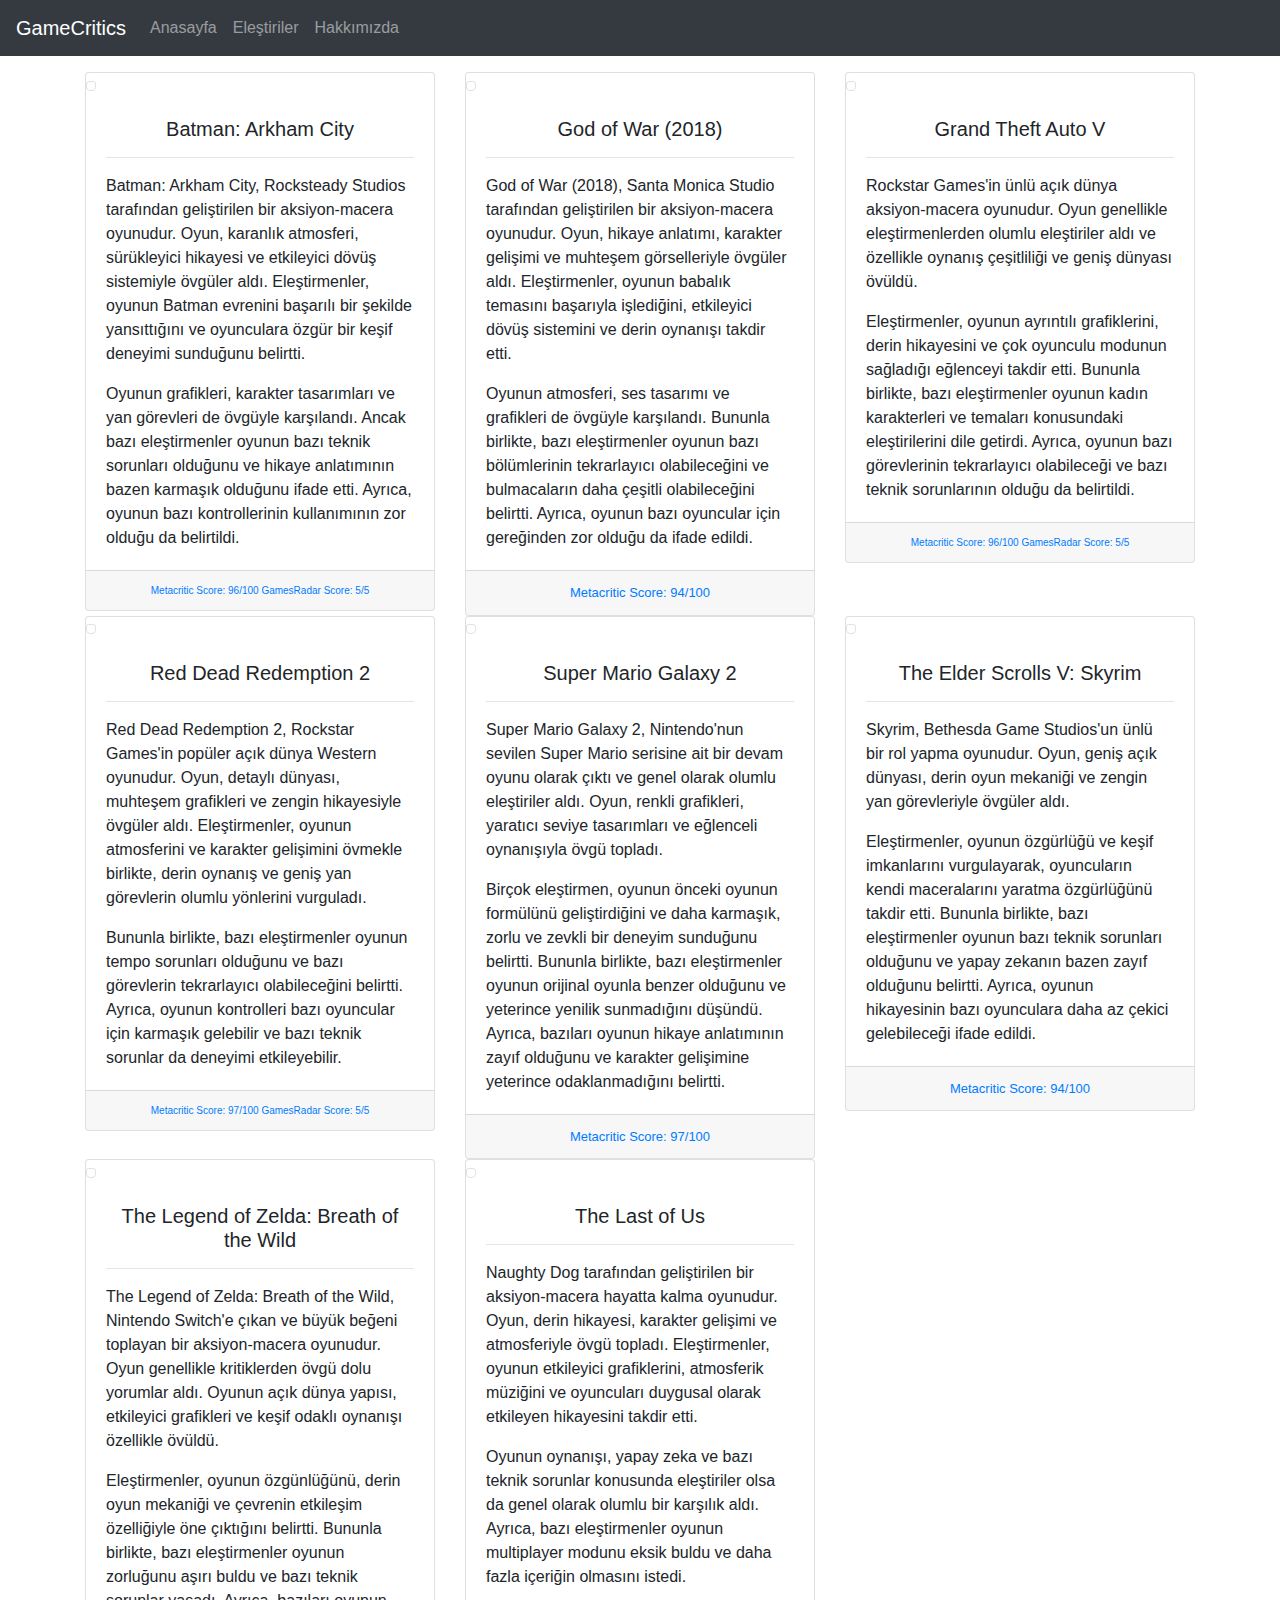
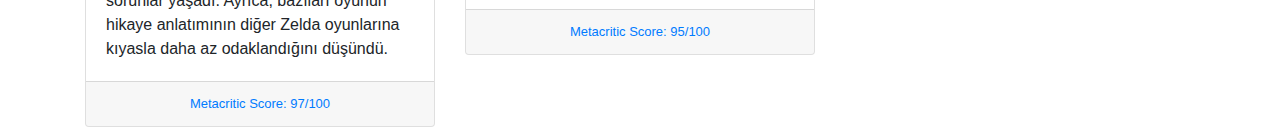
==== critics.html @ d2b2dc9d "critics.html dosyası düzenlendi" ====
<!doctype html>
<html lang="tr">
  <head>
    <!-- Required meta tags -->
    <meta charset="utf-8">
    <meta name="viewport" content="width=device-width, initial-scale=1, shrink-to-fit=no">

    <!-- Bootstrap CSS -->
    <link rel="stylesheet" href="https://cdn.jsdelivr.net/npm/bootstrap@4.3.1/dist/css/bootstrap.min.css" integrity="sha384-ggOyR0iXCbMQv3Xipma34MD+dH/1fQ784/j6cY/iJTQUOhcWr7x9JvoRxT2MZw1T" crossorigin="anonymous">
    <link rel="stylesheet" href="/css/style.css">

    <title>Oyunlar</title>

  </head>
  <body>
    <nav class="navbar navbar-expand navbar-dark bg-dark fixed-top">
        <div class="container-fluid">
            <a class="navbar-brand" href="index.html">GameCritics</a>
            <div class="collapse navbar-collapse">    
                <ul class="navbar-nav">
                    <li class="nav-item">
                        <a class="nav-link"href="index.html">Anasayfa</a>
                    </li>
                    <li class="nav-item">
                        <a class="nav-link" href="critics.html">Eleştiriler</a>
                    </li>
                    <li class="nav-item">
                        <a class="nav-link" href="about-us.html">Hakkımızda</a>
                    </li>
                </ul>
            </div>
        </div>
    </nav>

    <br>

    <main class="container mt-5">
        <div class="row">
            <div class="col-sm-4">
                <div class="card">
                    <div class="card-img-container">
                        <img class="card-img-top img-thumbnail" src="/assets/Batman_Arkham_City_Game_Cover.jpg" alt="" style="width: fit-content;">
                    </div>
                    <div class="card-body">
                        <h5 class="card-title text-center">Batman: Arkham City </h5>
                        <hr>
                        <p class="card-text">Batman: Arkham City, Rocksteady Studios tarafından geliştirilen bir aksiyon-macera oyunudur. Oyun, karanlık atmosferi, sürükleyici hikayesi ve etkileyici dövüş sistemiyle övgüler aldı. Eleştirmenler, oyunun Batman evrenini başarılı bir şekilde yansıttığını ve oyunculara özgür bir keşif deneyimi sunduğunu belirtti.<p>
                        <p class="card-text">Oyunun grafikleri, karakter tasarımları ve yan görevleri de övgüyle karşılandı. Ancak bazı eleştirmenler oyunun bazı teknik sorunları olduğunu ve hikaye anlatımının bazen karmaşık olduğunu ifade etti. Ayrıca, oyunun bazı kontrollerinin kullanımının zor olduğu da belirtildi.</p>
                    </div>
                    <div class="card-footer text-center" style="font-size:x-small">
                        <span>
                            <a href="https://www.metacritic.com/game/playstation-3/batman-arkham-city" target="_blank">Metacritic Score: 96/100</a>
                            <a href="https://www.gamesradar.com/batman-arkham-city-review/" target="_blank">GamesRadar Score: 5/5</a>
                        </span>
                    </div>
                </div>
            </div>
            <div class="col-sm-4">
                <div class="card">
                    <div class="card-img-container">
                        <img class="card-img-top img-thumbnail" src="/assets/God_of_War_4_cover.jpg" alt="" style="width: fit-content;">
                    </div>
                    <div class="card-body">
                        <h5 class="card-title text-center">God of War (2018)</h5>
                        <hr>
                      <p class="card-text">God of War (2018), Santa Monica Studio tarafından geliştirilen bir aksiyon-macera oyunudur. Oyun, hikaye anlatımı, karakter gelişimi ve muhteşem görselleriyle övgüler aldı. Eleştirmenler, oyunun babalık temasını başarıyla işlediğini, etkileyici dövüş sistemini ve derin oynanışı takdir etti.</p>
                      <p class="card-text"> Oyunun atmosferi, ses tasarımı ve grafikleri de övgüyle karşılandı. Bununla birlikte, bazı eleştirmenler oyunun bazı bölümlerinin tekrarlayıcı olabileceğini ve bulmacaların daha çeşitli olabileceğini belirtti. Ayrıca, oyunun bazı oyuncular için gereğinden zor olduğu da ifade edildi.</p>
                    </div>
                    <div class="card-footer text-center" style="font-size:small">
                        <span>
                            <a href="https://www.metacritic.com/game/playstation-4/god-of-war" target="_blank">Metacritic Score: 94/100</a>
                        </span>
                    </div>
                </div>
            </div>
            <div class="col-sm-4">
                <div class="card">
                    <div class="card-img-container">
                        <img class="card-img-top img-thumbnail" src="/assets/Grand_Theft_Auto_V.png" alt="" style="width: fit-content;">
                    </div>
                    <div class="card-body">
                        <h5 class="card-title text-center">Grand Theft Auto V</h5>
                        <hr>
                        <p class="card-text">Rockstar Games'in ünlü açık dünya aksiyon-macera oyunudur. Oyun genellikle eleştirmenlerden olumlu eleştiriler aldı ve özellikle oynanış çeşitliliği ve geniş dünyası övüldü. </p>
                        <p class="card-text">Eleştirmenler, oyunun ayrıntılı grafiklerini, derin hikayesini ve çok oyunculu modunun sağladığı eğlenceyi takdir etti. Bununla birlikte, bazı eleştirmenler oyunun kadın karakterleri ve temaları konusundaki eleştirilerini dile getirdi. Ayrıca, oyunun bazı görevlerinin tekrarlayıcı olabileceği ve bazı teknik sorunlarının olduğu da belirtildi.</p>
                    </div>
                    <div class="card-footer text-center" style="font-size:x-small">
                        <span>
                            <a href="https://www.metacritic.com/game/playstation-4/grand-theft-auto-v" target="_blank">Metacritic Score: 96/100</a>
                            <a href="https://www.gamesradar.com/grand-theft-auto-v-review/" target="_blank">GamesRadar Score: 5/5</a>
                        </span>
                    </div>
                </div>
            </div>
            <div class="col-sm-4">
                <div class="card">
                    <div class="card-img-container">
                        <img class="card-img-top img-thumbnail" src="/assets/Red_Dead_Redemption_II.jpg" alt="" style="width: fit-content;">
                    </div>
                    <div class="card-body">
                        <h5 class="card-title text-center">Red Dead Redemption 2</h5>
                        <hr>
                        <p class="card-text">Red Dead Redemption 2, Rockstar Games'in popüler açık dünya Western oyunudur. Oyun, detaylı dünyası, muhteşem grafikleri ve zengin hikayesiyle övgüler aldı. Eleştirmenler, oyunun atmosferini ve karakter gelişimini övmekle birlikte, derin oynanış ve geniş yan görevlerin olumlu yönlerini vurguladı.</p>
                        <p class="card-text">Bununla birlikte, bazı eleştirmenler oyunun tempo sorunları olduğunu ve bazı görevlerin tekrarlayıcı olabileceğini belirtti. Ayrıca, oyunun kontrolleri bazı oyuncular için karmaşık gelebilir ve bazı teknik sorunlar da deneyimi etkileyebilir.</p>
                    </div>
                    <div class="card-footer text-center" style="font-size:x-small">
                        <span>
                            <a href="https://www.metacritic.com/game/playstation-4/red-dead-redemption-2" target="_blank">Metacritic Score: 97/100</a>
                            <a href="https://www.gamesradar.com/red-dead-redemption-2-review/" target="_blank">GamesRadar Score: 5/5</a>
                        </span>
                    </div>
                </div>
            </div>
            <div class="col-sm-4">
                <div class="card">
                    <div class="card-img-container">
                        <img class="card-img-top img-thumbnail" src="/assets/Super_Mario_Galaxy_2_Box_Art.jpg" alt="" style="width: fit-content;">
                    </div>
                    <div class="card-body">
                        <h5 class="card-title text-center">Super Mario Galaxy 2</h5>
                        <hr>
                        <p class="card-text">Super Mario Galaxy 2, Nintendo'nun sevilen Super Mario serisine ait bir devam oyunu olarak çıktı ve genel olarak olumlu eleştiriler aldı. Oyun, renkli grafikleri, yaratıcı seviye tasarımları ve eğlenceli oynanışıyla övgü topladı. </p>
                        <p class="card-text">Birçok eleştirmen, oyunun önceki oyunun formülünü geliştirdiğini ve daha karmaşık, zorlu ve zevkli bir deneyim sunduğunu belirtti. Bununla birlikte, bazı eleştirmenler oyunun orijinal oyunla benzer olduğunu ve yeterince yenilik sunmadığını düşündü. Ayrıca, bazıları oyunun hikaye anlatımının zayıf olduğunu ve karakter gelişimine yeterince odaklanmadığını belirtti.</p>
                    </div>
                    <div class="card-footer text-center" style="font-size:small">
                        <span>
                            <a href="https://www.metacritic.com/game/wii/super-mario-galaxy-2" target="_blank">Metacritic Score: 97/100</a>
                        </span>
                    </div>
                </div>
            </div>
            <div class="col-sm-4">
                <div class="card">
                    <div class="card-img-container">
                        <img class="card-img-top img-thumbnail" src="/assets/The_Elder_Scrolls_V_Skyrim_cover.png" alt="" style="width: fit-content;">
                    </div>
                    <div class="card-body">
                        <h5 class="card-title text-center">The Elder Scrolls V: Skyrim</h5>
                        <hr>
                        <p class="card-text">Skyrim, Bethesda Game Studios'un ünlü bir rol yapma oyunudur. Oyun, geniş açık dünyası, derin oyun mekaniği ve zengin yan görevleriyle övgüler aldı.</p>
                        <p class="card-text">Eleştirmenler, oyunun özgürlüğü ve keşif imkanlarını vurgulayarak, oyuncuların kendi maceralarını yaratma özgürlüğünü takdir etti. Bununla birlikte, bazı eleştirmenler oyunun bazı teknik sorunları olduğunu ve yapay zekanın bazen zayıf olduğunu belirtti. Ayrıca, oyunun hikayesinin bazı oyunculara daha az çekici gelebileceği ifade edildi.</p>
                    </div>
                    <div class="card-footer text-center" style="font-size:small">
                        <span>
                            <a href="https://www.metacritic.com/game/pc/the-elder-scrolls-v-skyrim" target="_blank">Metacritic Score: 94/100</a>
                        </span>
                    </div>
                </div>
            </div>
            <div class="col-sm-4">
                <div class="card">
                    <div class="card-img-container">
                        <img class="card-img-top img-thumbnail" src="/assets/The_Legend_of_Zelda_Breath_of_the_Wild.jpg" alt="" style="width: fit-content;">
                    </div>
                    <div class="card-body">
                        <h5 class="card-title text-center">The Legend of Zelda: Breath of the Wild</h5>
                        <hr>
                        <p class="card-text">The Legend of Zelda: Breath of the Wild, Nintendo Switch'e çıkan ve büyük beğeni toplayan bir aksiyon-macera oyunudur. Oyun genellikle kritiklerden övgü dolu yorumlar aldı. Oyunun açık dünya yapısı, etkileyici grafikleri ve keşif odaklı oynanışı özellikle övüldü. </p>
                        <p class="card-text">Eleştirmenler, oyunun özgünlüğünü, derin oyun mekaniği ve çevrenin etkileşim özelliğiyle öne çıktığını belirtti. Bununla birlikte, bazı eleştirmenler oyunun zorluğunu aşırı buldu ve bazı teknik sorunlar yaşadı. Ayrıca, bazıları oyunun hikaye anlatımının diğer Zelda oyunlarına kıyasla daha az odaklandığını düşündü.</p>
                    </div>
                    <div class="card-footer text-center" style="font-size:small">
                        <span>
                            <a href="https://www.metacritic.com/game/switch/the-legend-of-zelda-breath-of-the-wild" target="_blank">Metacritic Score: 97/100</a>
                        </span>
                    </div>
                </div>
            </div>
            <div class="col-sm-4">
                <div class="card">
                    <div class="card-img-container">
                        <img class="card-img-top img-thumbnail" src="/assets/Video_Game_Cover_-_The_Last_of_Us.jpg" alt="" style="width: fit-content;">
                    </div>
                    <div class="card-body">
                        <h5 class="card-title text-center">The Last of Us</h5>
                        <hr>
                        <p class="card-text">Naughty Dog tarafından geliştirilen bir aksiyon-macera hayatta kalma oyunudur. Oyun, derin hikayesi, karakter gelişimi ve atmosferiyle övgü topladı. Eleştirmenler, oyunun etkileyici grafiklerini, atmosferik müziğini ve oyuncuları duygusal olarak etkileyen hikayesini takdir etti.</p>
                        <p class="card-text">Oyunun oynanışı, yapay zeka ve bazı teknik sorunlar konusunda eleştiriler olsa da genel olarak olumlu bir karşılık aldı. Ayrıca, bazı eleştirmenler oyunun multiplayer modunu eksik buldu ve daha fazla içeriğin olmasını istedi.</p>
                    </div>
                    <div class="card-footer text-center" style="font-size:small">
                        <span>
                            <a href="https://www.metacritic.com/game/playstation-4/the-last-of-us" target="_blank">Metacritic Score: 95/100</a>
                        </span>
                    </div>
                </div>
            </div>
        </div>
    </main>


    <!-- Optional JavaScript -->
    <!-- jQuery first, then Popper.js, then Bootstrap JS -->
    <script src="https://code.jquery.com/jquery-3.3.1.slim.min.js" integrity="sha384-q8i/X+965DzO0rT7abK41JStQIAqVgRVzpbzo5smXKp4YfRvH+8abtTE1Pi6jizo" crossorigin="anonymous"></script>
    <script src="https://cdn.jsdelivr.net/npm/popper.js@1.14.7/dist/umd/popper.min.js" integrity="sha384-UO2eT0CpHqdSJQ6hJty5KVphtPhzWj9WO1clHTMGa3JDZwrnQq4sF86dIHNDz0W1" crossorigin="anonymous"></script>
    <script src="https://cdn.jsdelivr.net/npm/bootstrap@4.3.1/dist/js/bootstrap.min.js" integrity="sha384-JjSmVgyd0p3pXB1rRibZUAYoIIy6OrQ6VrjIEaFf/nJGzIxFDsf4x0xIM+B07jRM" crossorigin="anonymous"></script>
  </body>
</html>
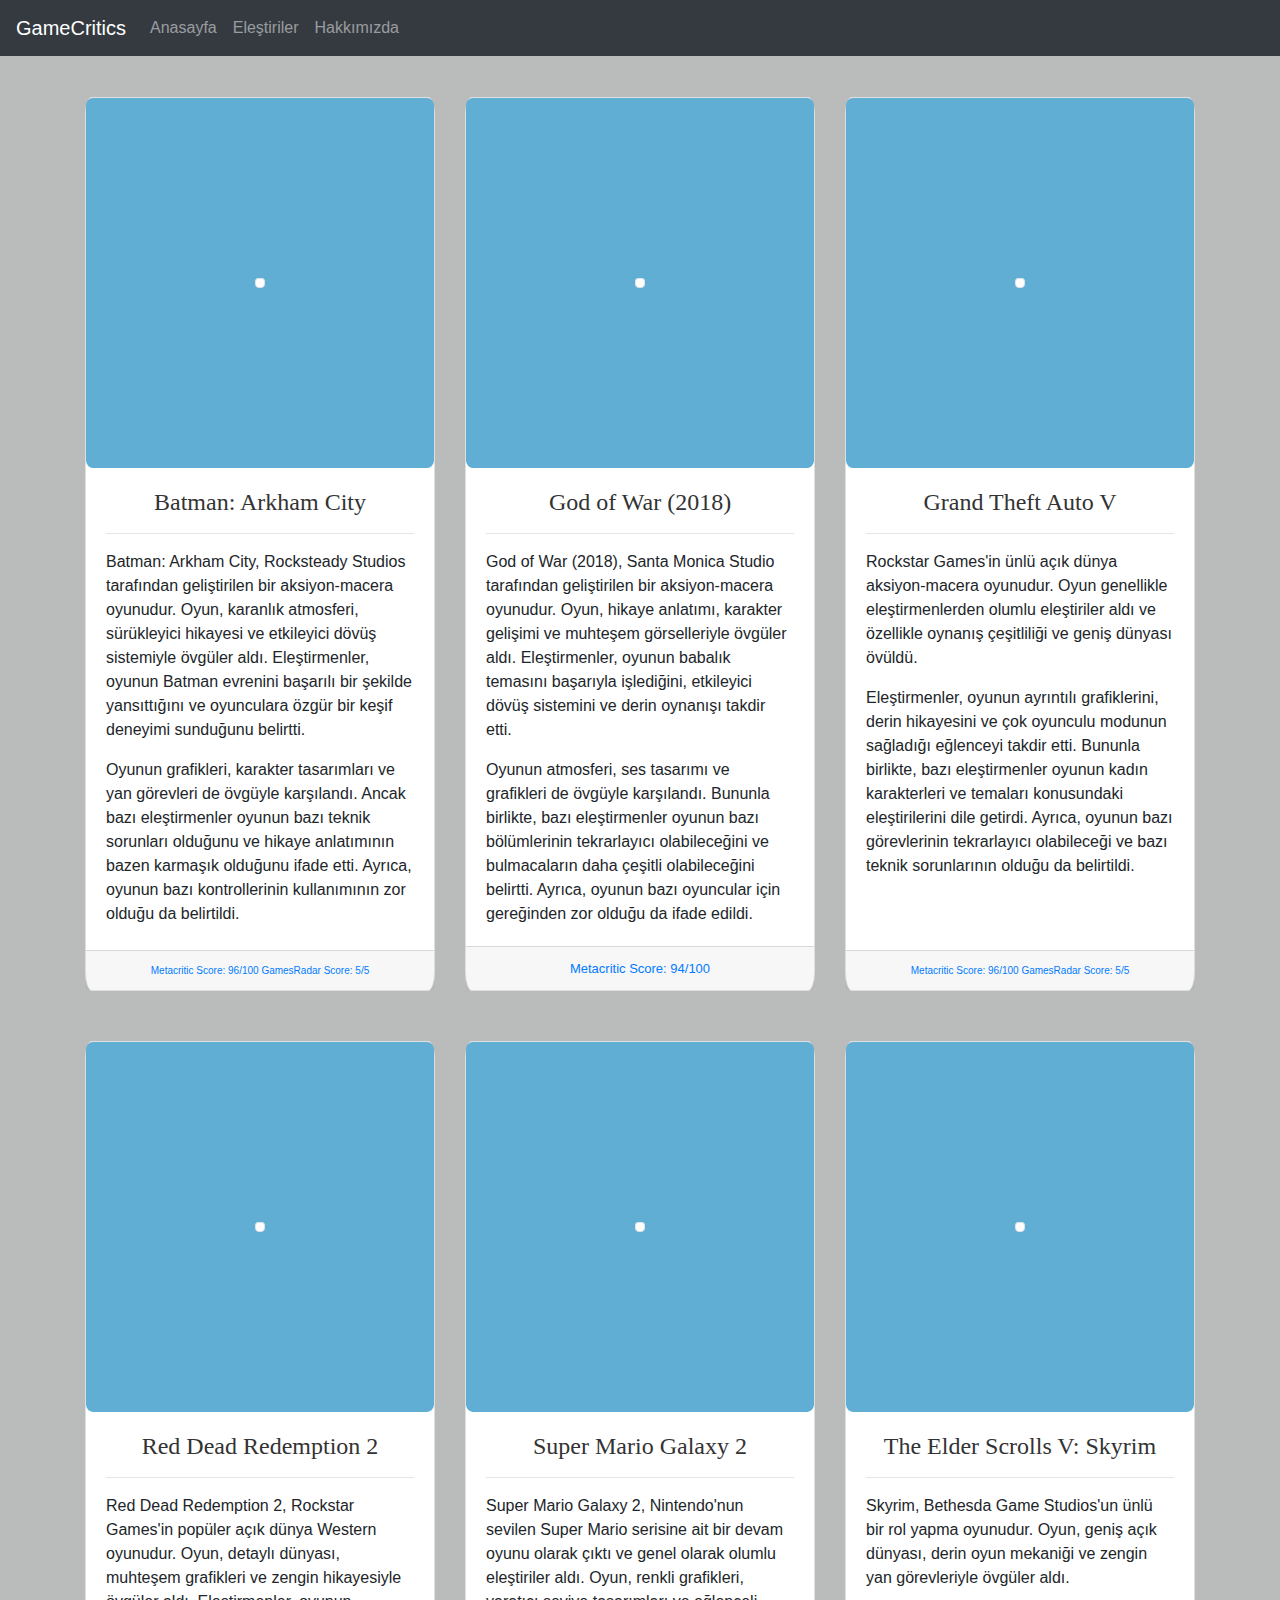
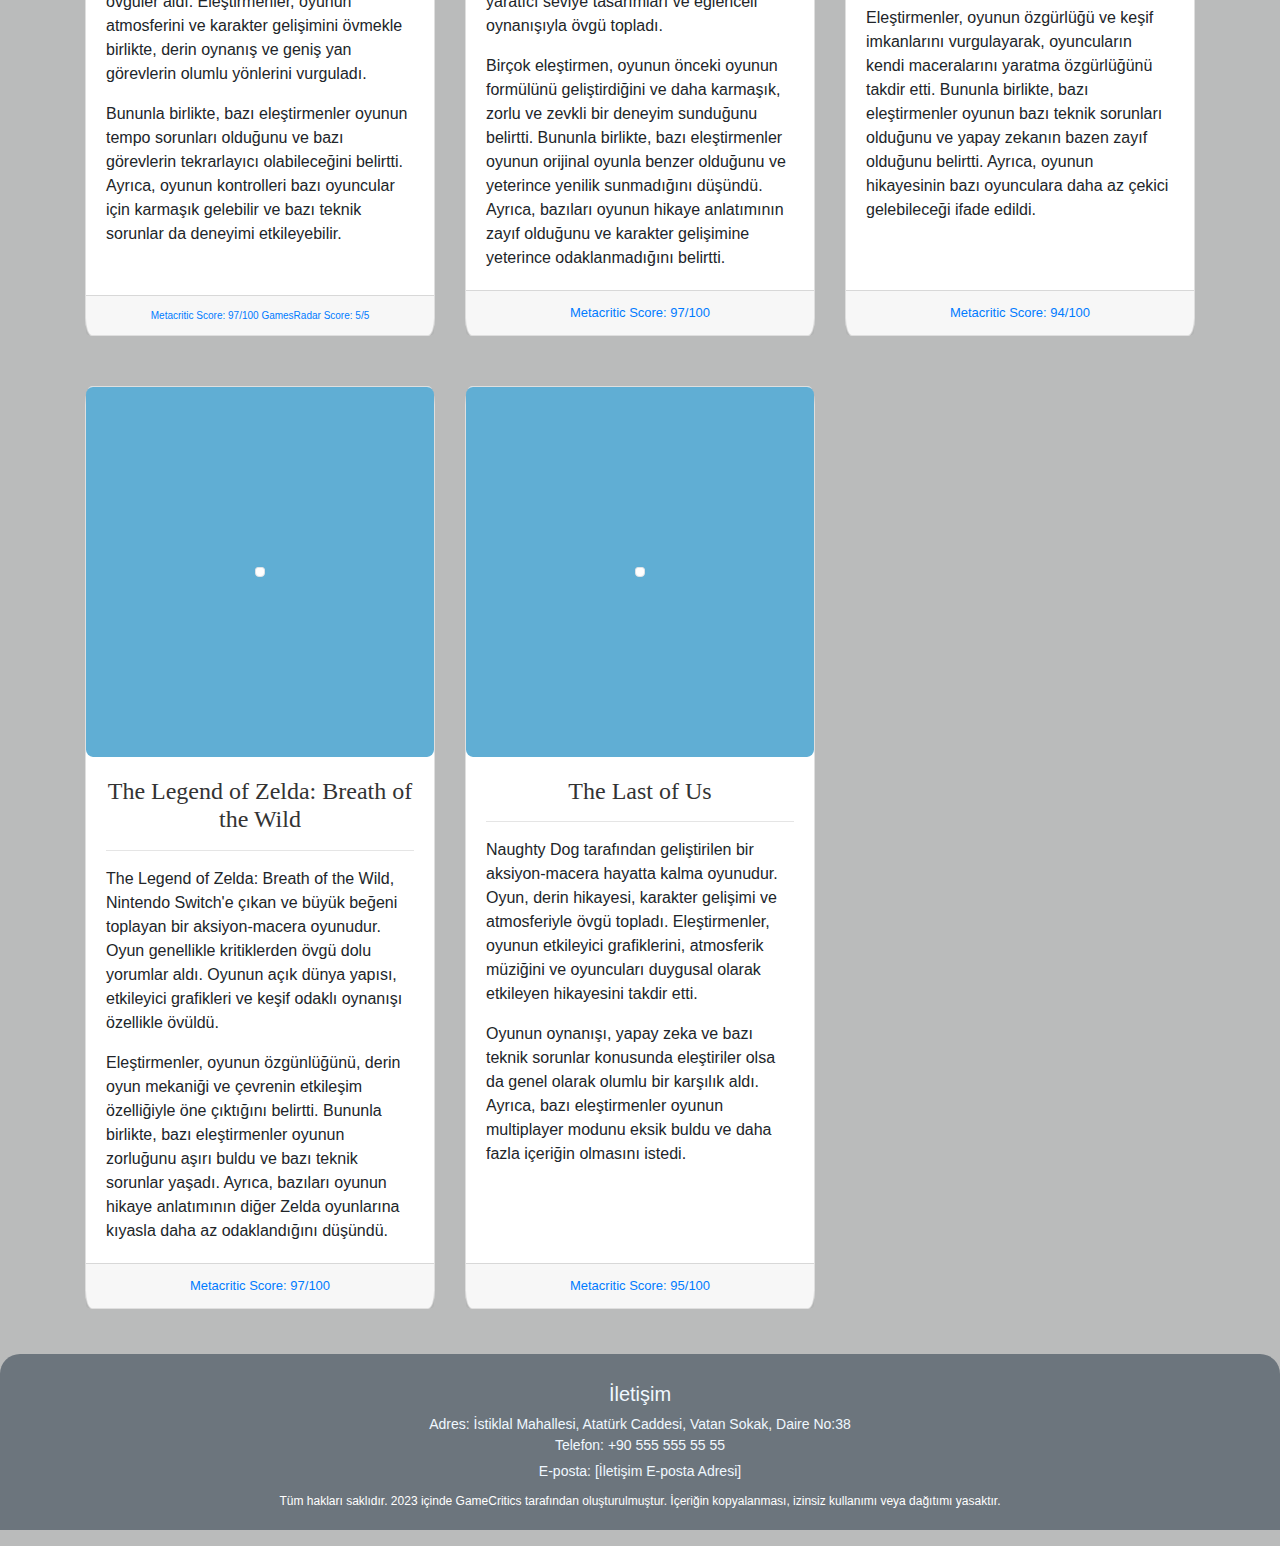
==== commit 8d317e41: "update" ====
--- a/critics.html
+++ b/critics.html
@@ -13,6 +13,7 @@
 
   </head>
   <body>
+    <!-- navbar start -->
     <nav class="navbar navbar-expand navbar-dark bg-dark fixed-top">
         <div class="container-fluid">
             <a class="navbar-brand" href="index.html">GameCritics</a>
@@ -31,10 +32,10 @@
             </div>
         </div>
     </nav>
-
+    <!-- navbar end -->
     <br>
-
     <main class="container mt-5">
+    <!-- game critics card start -->
         <div class="row">
             <div class="col-sm-4">
                 <div class="card">
@@ -184,7 +185,20 @@
                 </div>
             </div>
         </div>
+    <!-- game critics card end -->
     </main>
+    <footer class="bg-secondary mb-3">
+        <div class="footer-content mt-2" style="color: aliceblue;">
+            <h5>İletişim</h5>
+            <span>Adres: İstiklal Mahallesi, Atatürk Caddesi, Vatan Sokak, Daire No:38</span>
+            <br>
+            <span>Telefon: +90 555 555 55 55</span>
+            <p>E-posta: <a href="mailto:[İletişim E-posta Adresi]" style="color: aliceblue;">[İletişim E-posta Adresi]</a></p>
+        </div>
+        <div class="footer-bottom" style="color: rgb(255, 255, 255);">
+            <p>Tüm hakları saklıdır. 2023 içinde GameCritics tarafından oluşturulmuştur. İçeriğin kopyalanması, izinsiz kullanımı veya dağıtımı yasaktır.</p>
+        </div>
+    </footer>
 
 
     <!-- Optional JavaScript -->
--- a/css/style.css
+++ b/css/style.css
@@ -0,0 +1,86 @@
+body {
+  background-color: #babbbb;
+}
+
+/* jumbotron style */
+.jumbotron {
+    background-color: #d7dadd ;
+}
+
+ul {
+    list-style: none;
+  }
+
+
+/* all img size */
+img {
+    width: 280px;
+}
+
+img:hover {
+  transform: scale(1.1);
+  transition: 1s ease-in-out;
+}
+
+img:not(:hover) {
+  transition: 1s ease-in-out;
+}
+
+/* card img container */
+.card-img-container{
+    height: 370px;
+    background-color: #60aed4;
+    border-radius: 2%;
+    display: flex;
+    align-items: center;
+    justify-content: center;
+}
+
+/* cards positions and places style */
+.col-sm-4 {
+    margin: 25px 0;
+    display: flex;
+    align-items: stretch;
+}
+
+/* card border radius */
+.card {
+    border-radius: 2%;
+}
+
+/* card h5 title style */
+.card h5 {
+    font-size: 24px;
+    font-family: Serif;
+    color: #333;
+}
+
+/* card p text style */
+.card p {
+    font-family: Arial, Helvetica, sans-serif;
+}
+
+footer {
+    margin: 20px 0;
+    padding: 20px 0;
+    background-color: #f9f9f9;
+    text-align: center;
+    color: #777;
+    font-size: 14px;
+    background-color: black;
+    border-radius: 20px 20px 0 0;
+  }
+
+  .footer-content {
+    margin-bottom: 10px;
+  }
+
+  .footer-content p {
+    margin: 5px 0;
+  }
+
+  .footer-bottom p {
+    margin: 0;
+    font-size: 12px;
+    color: white;
+  }